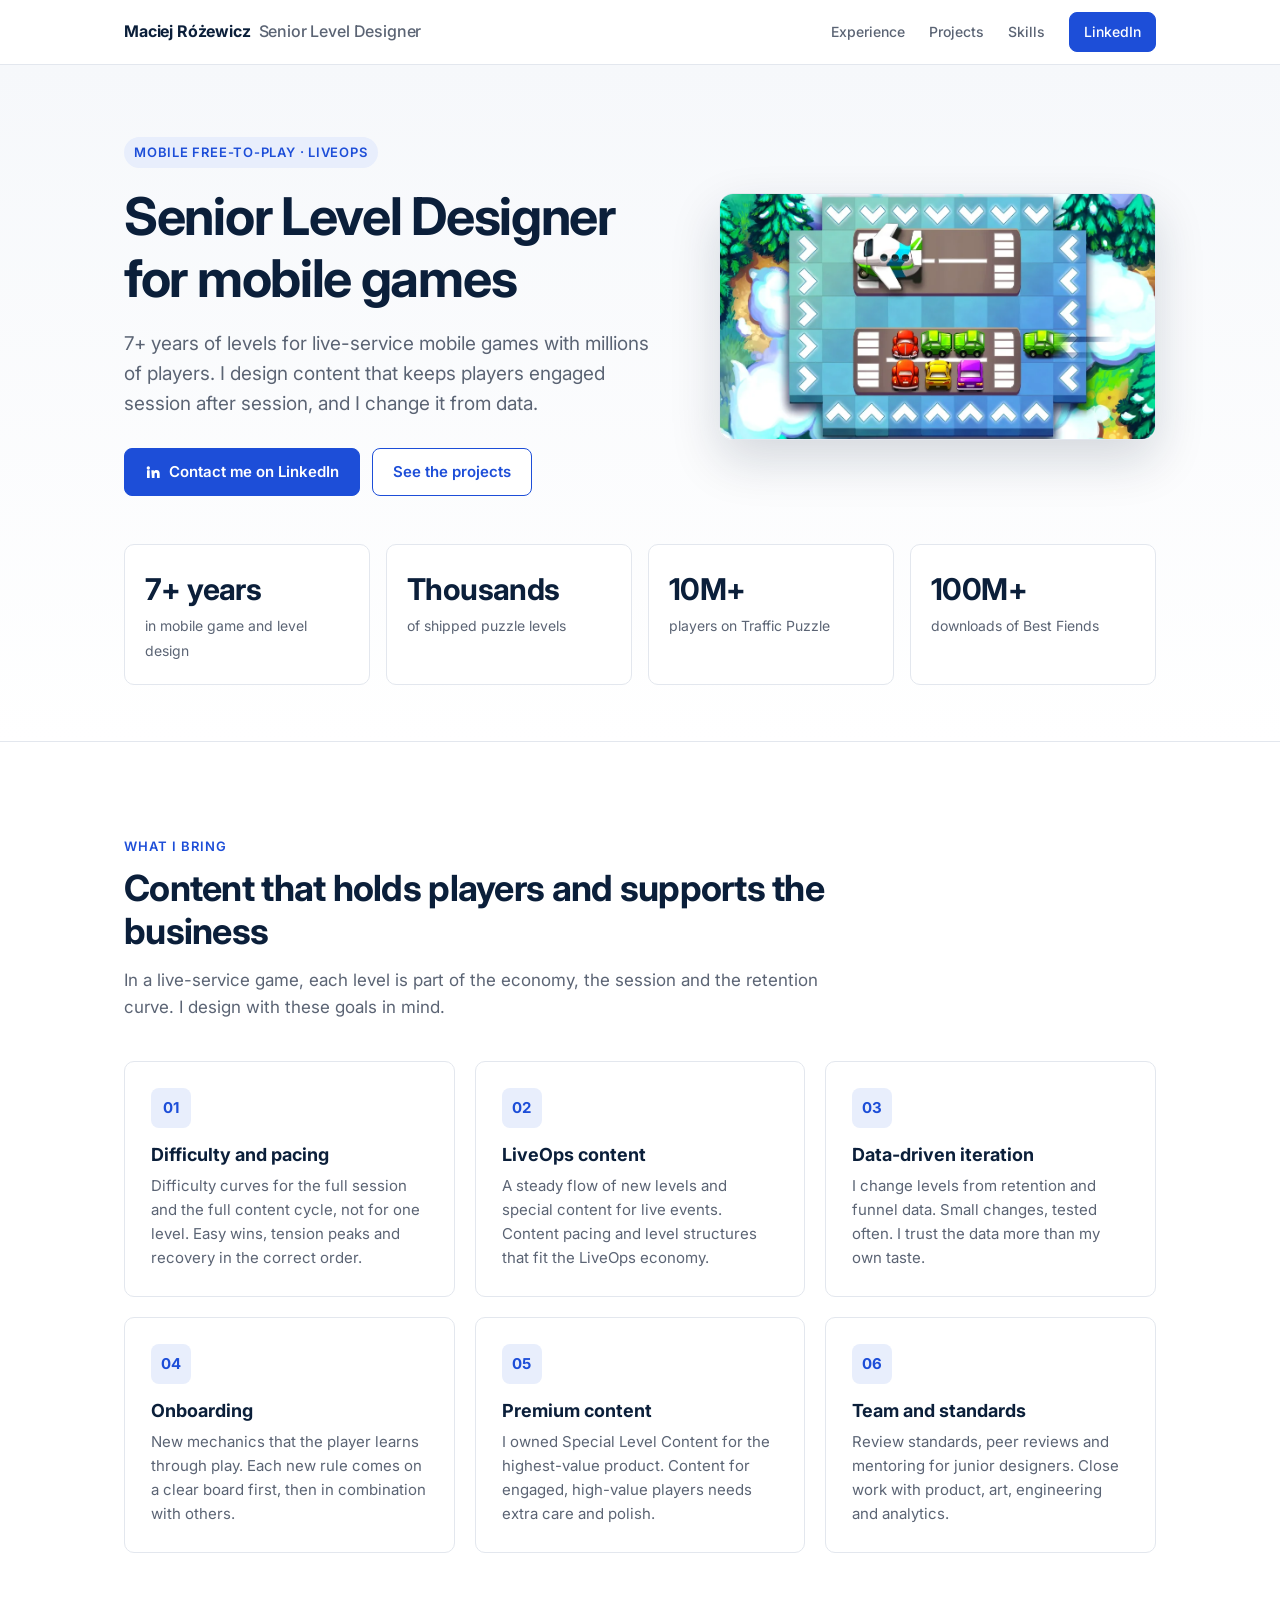
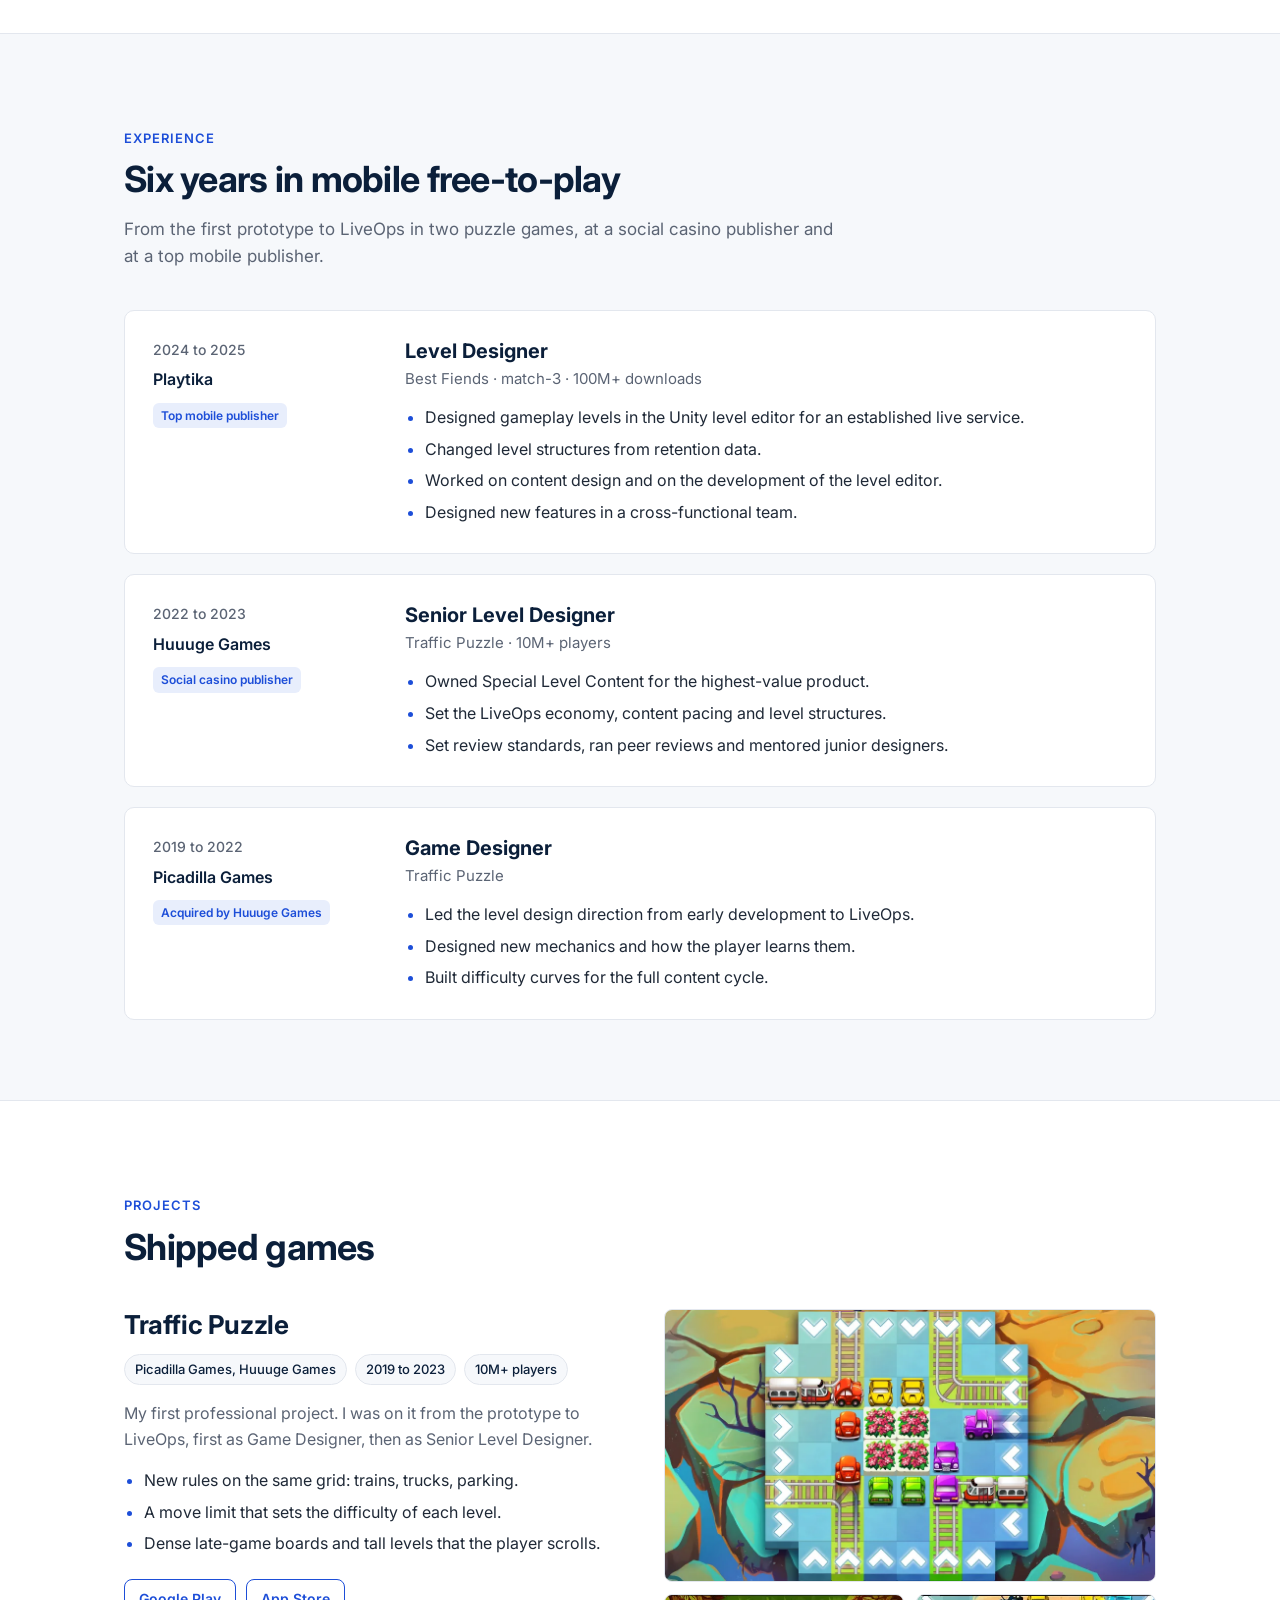
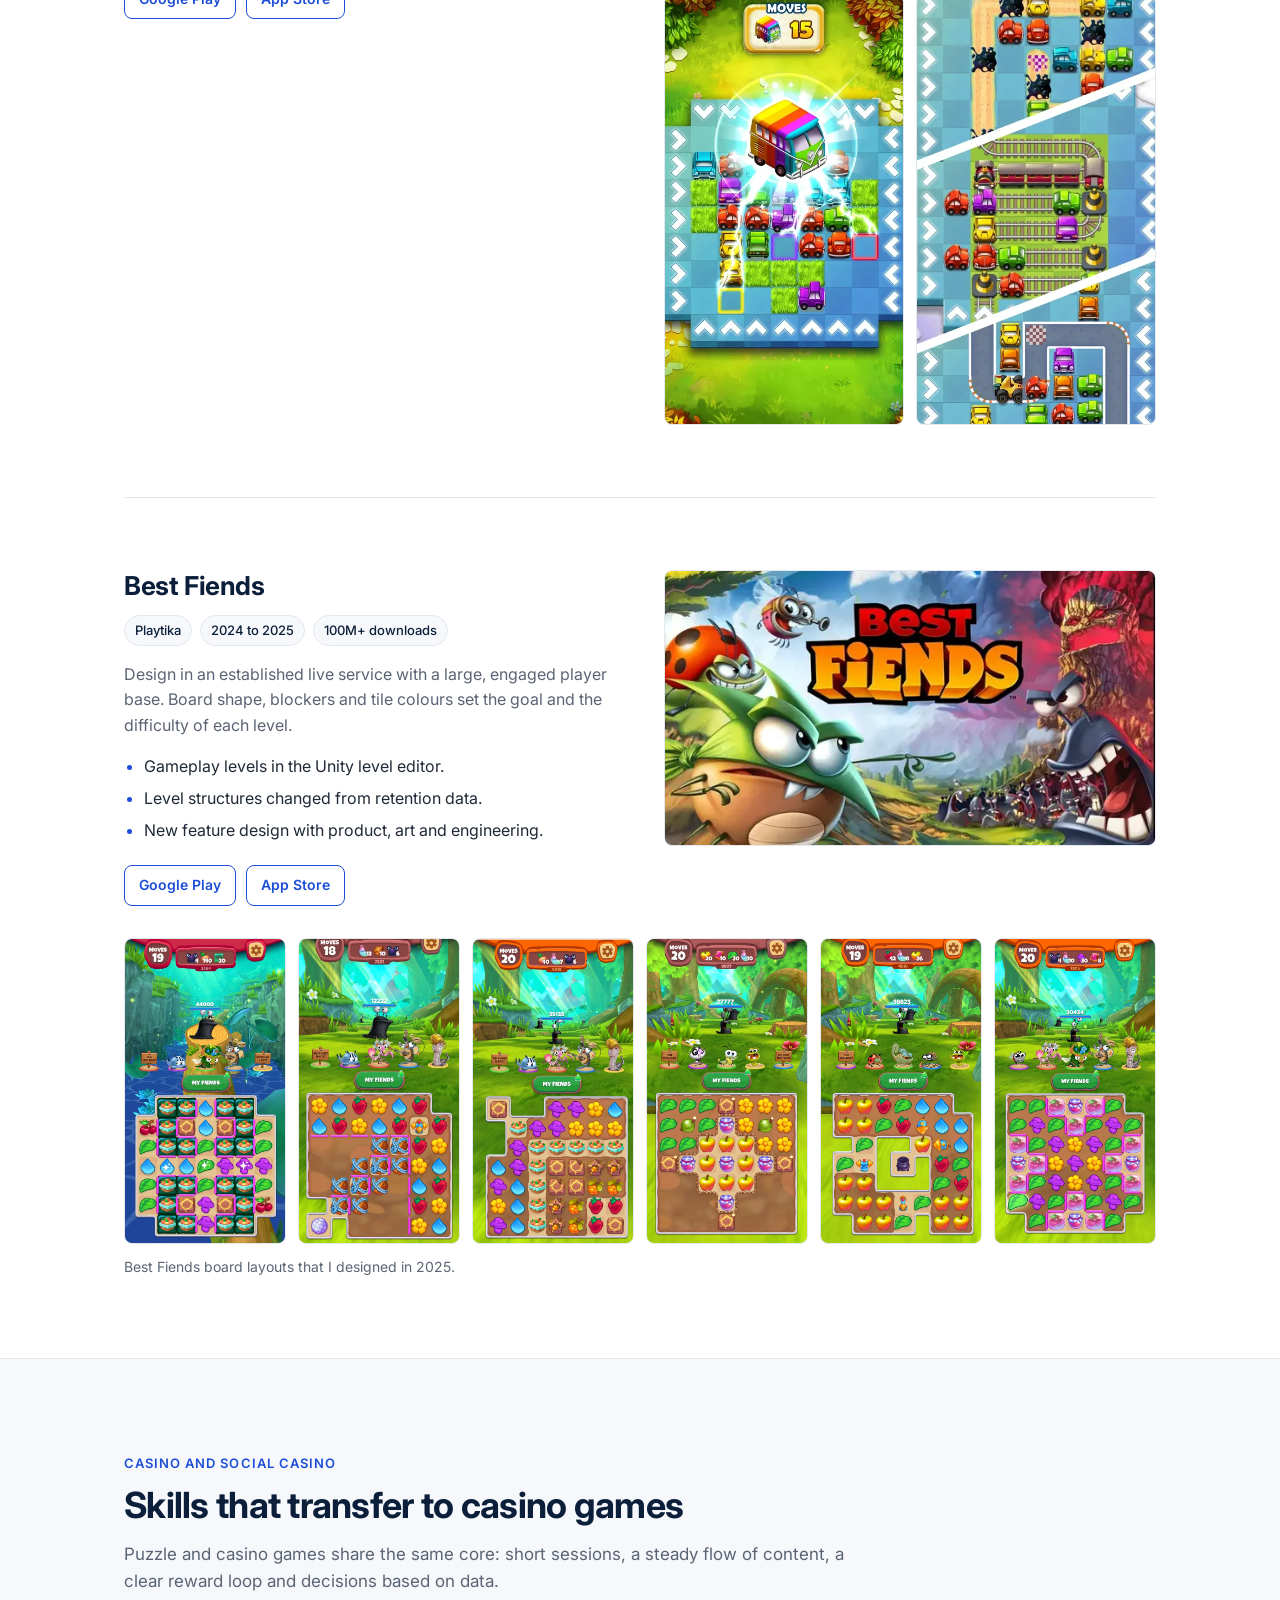
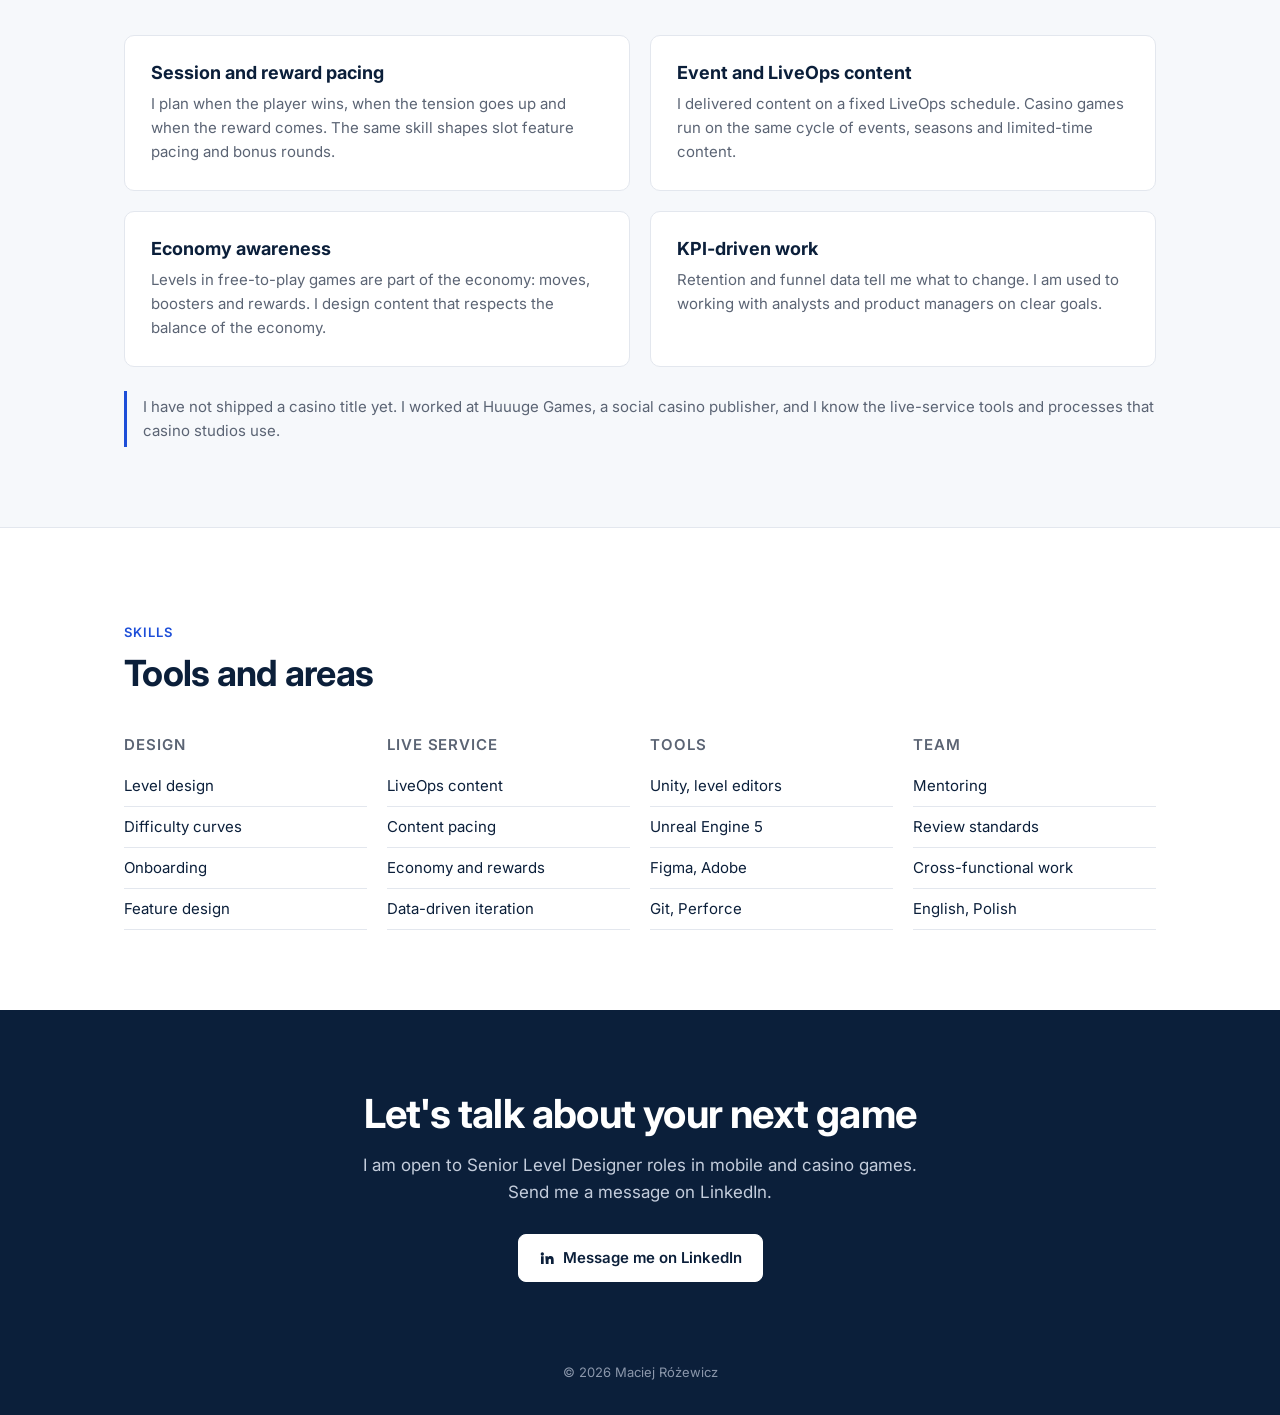
==== ld-mobile-7k2q.html @ c17b6585 "Add unlisted mobile games page" ====
<!DOCTYPE html>
<html lang="en">
<head>
  <meta charset="utf-8">
  <meta name="viewport" content="width=device-width, initial-scale=1">
  <meta name="robots" content="noindex, nofollow, noarchive">
  <meta name="referrer" content="no-referrer">
  <title>Maciej Różewicz | Senior Level Designer, Mobile Games</title>
  <meta name="description" content="Senior Level Designer with 7+ years in mobile free-to-play games: LiveOps content, difficulty curves and data-driven level design.">
  <link rel="preconnect" href="https://fonts.googleapis.com">
  <link rel="preconnect" href="https://fonts.gstatic.com" crossorigin>
  <link href="https://fonts.googleapis.com/css2?family=Inter:wght@400;500;600;700&display=swap" rel="stylesheet">
  <style>
    :root {
      --navy: #0b1f3a;
      --accent: #1d4ed8;
      --accent-soft: #e8eefc;
      --text: #1f2937;
      --muted: #5b6474;
      --line: #e3e7ee;
      --bg-alt: #f6f8fb;
      --radius: 10px;
      --col: 1080px;
    }
    *, *::before, *::after { box-sizing: border-box; }
    html { scroll-behavior: smooth; }
    body { margin: 0; font: 400 16px/1.6 "Inter", system-ui, -apple-system, "Segoe UI", sans-serif; color: var(--text); background: #fff; -webkit-font-smoothing: antialiased; }
    img { display: block; max-width: 100%; height: auto; }
    a { color: var(--accent); }
    h1, h2, h3 { color: var(--navy); line-height: 1.2; margin: 0; }
    p { margin: 0; }
    .wrap { max-width: var(--col); margin: 0 auto; padding: 0 24px; }

    /* Top bar */
    .topbar { position: sticky; top: 0; z-index: 10; background: rgba(255,255,255,.94); backdrop-filter: blur(8px); border-bottom: 1px solid var(--line); }
    .topbar .wrap { display: flex; align-items: center; justify-content: space-between; gap: 16px; height: 64px; }
    .brand { font-weight: 700; color: var(--navy); letter-spacing: -.01em; }
    .brand span { font-weight: 500; color: var(--muted); margin-left: 8px; }
    .topnav { display: flex; gap: 24px; align-items: center; }
    .topnav a { color: var(--muted); text-decoration: none; font-size: 14px; font-weight: 500; }
    .topnav a:hover { color: var(--navy); }
    .topnav a.btn, .topnav a.btn:hover { color: #fff; }

    .btn { display: inline-flex; align-items: center; gap: 8px; padding: 11px 20px; border-radius: 8px; font-weight: 600; font-size: 15px; text-decoration: none; border: 1px solid var(--accent); transition: background .15s, color .15s; }
    .btn-primary { background: var(--accent); color: #fff; }
    .btn-primary:hover { background: #1a43bd; }
    .btn-ghost { background: #fff; color: var(--accent); }
    .btn-ghost:hover { background: var(--accent-soft); }
    .btn-sm { padding: 8px 14px; font-size: 14px; }
    .btn svg { width: 16px; height: 16px; fill: currentColor; }

    /* Hero */
    .hero { padding: 72px 0 56px; background: linear-gradient(180deg, var(--bg-alt), #fff); border-bottom: 1px solid var(--line); }
    .hero-grid { display: grid; grid-template-columns: 1.25fr 1fr; gap: 48px; align-items: center; }
    .kicker { display: inline-block; font-size: 13px; font-weight: 600; letter-spacing: .06em; text-transform: uppercase; color: var(--accent); background: var(--accent-soft); padding: 5px 10px; border-radius: 999px; }
    .hero h1 { font-size: clamp(34px, 5vw, 52px); font-weight: 700; letter-spacing: -.025em; margin-top: 18px; }
    .hero .lead { font-size: 19px; color: var(--muted); margin-top: 18px; max-width: 560px; }
    .hero .actions { display: flex; gap: 12px; flex-wrap: wrap; margin-top: 28px; }
    .hero-media { border-radius: 14px; overflow: hidden; box-shadow: 0 20px 50px rgba(11,31,58,.16); border: 1px solid var(--line); }

    /* Metrics */
    .metrics { display: grid; grid-template-columns: repeat(4, 1fr); gap: 16px; margin-top: 48px; }
    .metric { background: #fff; border: 1px solid var(--line); border-radius: var(--radius); padding: 20px; }
    .metric b { display: block; font-size: 30px; font-weight: 700; color: var(--navy); letter-spacing: -.02em; }
    .metric span { font-size: 14px; color: var(--muted); }

    /* Sections */
    section { padding: 80px 0; }
    section.alt { background: var(--bg-alt); border-top: 1px solid var(--line); border-bottom: 1px solid var(--line); }
    .sec-head { max-width: 720px; margin-bottom: 40px; }
    .sec-head .label { font-size: 13px; font-weight: 600; letter-spacing: .08em; text-transform: uppercase; color: var(--accent); }
    .sec-head h2 { font-size: clamp(26px, 3.4vw, 36px); font-weight: 700; letter-spacing: -.02em; margin-top: 10px; }
    .sec-head p { color: var(--muted); font-size: 17px; margin-top: 14px; }

    /* Cards */
    .cards { display: grid; grid-template-columns: repeat(3, 1fr); gap: 20px; }
    .card { background: #fff; border: 1px solid var(--line); border-radius: var(--radius); padding: 26px; }
    .card .ico { width: 40px; height: 40px; border-radius: 8px; background: var(--accent-soft); color: var(--accent); display: grid; place-items: center; font-weight: 700; font-size: 15px; }
    .card h3 { font-size: 18px; margin-top: 16px; }
    .card p { color: var(--muted); font-size: 15px; margin-top: 8px; }

    /* Experience */
    .jobs { display: grid; gap: 20px; }
    .job { display: grid; grid-template-columns: 220px 1fr; gap: 32px; background: #fff; border: 1px solid var(--line); border-radius: var(--radius); padding: 28px; }
    .job .when { font-size: 14px; color: var(--muted); font-weight: 500; }
    .job .co { font-weight: 600; color: var(--navy); margin-top: 6px; }
    .job .tag { display: inline-block; margin-top: 10px; font-size: 12px; font-weight: 600; color: var(--accent); background: var(--accent-soft); padding: 3px 8px; border-radius: 6px; }
    .job h3 { font-size: 20px; }
    .job .game { color: var(--muted); font-size: 15px; margin-top: 4px; }
    .job ul { margin: 14px 0 0; padding-left: 20px; }
    .job li { margin-top: 6px; }
    .job li::marker { color: var(--accent); }

    /* Projects */
    .project { display: grid; grid-template-columns: 1fr 1fr; gap: 48px; align-items: start; }
    .project + .project { margin-top: 72px; padding-top: 72px; border-top: 1px solid var(--line); }
    .project h3 { font-size: 26px; letter-spacing: -.015em; }
    .project .meta { display: flex; flex-wrap: wrap; gap: 8px; margin-top: 14px; }
    .chip { font-size: 13px; font-weight: 500; color: var(--navy); background: var(--bg-alt); border: 1px solid var(--line); padding: 4px 10px; border-radius: 999px; }
    .project p { color: var(--muted); margin-top: 16px; }
    .project ul { margin: 16px 0 0; padding-left: 20px; }
    .project li { margin-top: 6px; }
    .project li::marker { color: var(--accent); }
    .stores { display: flex; gap: 10px; flex-wrap: wrap; margin-top: 22px; }
    .shots { display: grid; grid-template-columns: repeat(2, 1fr); gap: 12px; }
    .shots figure, .levels figure { margin: 0; border-radius: 8px; overflow: hidden; border: 1px solid var(--line); background: var(--bg-alt); cursor: zoom-in; }
    .shots .wide { grid-column: span 2; }
    .shots img, .levels img { width: 100%; height: 100%; object-fit: cover; transition: transform .25s; }
    .shots figure:hover img, .levels figure:hover img { transform: scale(1.03); }
    .levels { display: grid; grid-template-columns: repeat(6, 1fr); gap: 12px; margin-top: 32px; }
    .levels figure { aspect-ratio: 9 / 17; }
    .levels-note { font-size: 14px; color: var(--muted); margin-top: 12px; }

    /* Fit */
    .fit { display: grid; grid-template-columns: repeat(2, 1fr); gap: 20px; }
    .fit .card h3 { margin-top: 0; }
    .note { margin-top: 24px; font-size: 15px; color: var(--muted); border-left: 3px solid var(--accent); padding: 4px 0 4px 16px; }

    /* Skills */
    .skills { display: grid; grid-template-columns: repeat(4, 1fr); gap: 20px; }
    .skills h3 { font-size: 15px; text-transform: uppercase; letter-spacing: .06em; color: var(--muted); font-weight: 600; }
    .skills ul { list-style: none; margin: 12px 0 0; padding: 0; }
    .skills li { padding: 8px 0; border-bottom: 1px solid var(--line); font-size: 15px; color: var(--navy); }

    /* Contact */
    .contact { text-align: center; background: var(--navy); color: #fff; }
    .contact h2 { color: #fff; font-size: clamp(28px, 4vw, 40px); letter-spacing: -.02em; }
    .contact p { color: #c4cddc; margin: 14px auto 0; max-width: 560px; font-size: 17px; }
    .contact .btn { margin-top: 28px; background: #fff; color: var(--navy); border-color: #fff; }
    .contact .btn:hover { background: var(--accent-soft); }
    footer { background: var(--navy); color: #8b97ab; font-size: 13px; text-align: center; padding: 0 0 32px; }

    /* Lightbox */
    .lb { position: fixed; inset: 0; z-index: 50; background: rgba(11,31,58,.9); display: none; align-items: center; justify-content: center; padding: 24px; cursor: zoom-out; }
    .lb.open { display: flex; }
    .lb img { max-width: 100%; max-height: 100%; border-radius: 8px; box-shadow: 0 20px 60px rgba(0,0,0,.4); }

    @media (max-width: 900px) {
      .hero-grid, .project, .job { grid-template-columns: 1fr; gap: 24px; }
      .metrics, .skills { grid-template-columns: repeat(2, 1fr); }
      .cards, .fit { grid-template-columns: 1fr; }
      .levels { grid-template-columns: repeat(3, 1fr); }
      .topnav a:not(.btn) { display: none; }
      section { padding: 56px 0; }
      .hero { padding: 48px 0 40px; }
    }
    @media (max-width: 480px) {
      .brand span { display: none; }
      .metric b { font-size: 24px; }
    }
  </style>
</head>
<body>

<header class="topbar">
  <div class="wrap">
    <div class="brand">Maciej Różewicz<span>Senior Level Designer</span></div>
    <nav class="topnav" aria-label="Page">
      <a href="#experience">Experience</a>
      <a href="#projects">Projects</a>
      <a href="#skills">Skills</a>
      <a class="btn btn-primary btn-sm" href="https://www.linkedin.com/in/maciej-r%C3%B3%C5%BCewicz-6a57a228a/" target="_blank" rel="noopener">LinkedIn</a>
    </nav>
  </div>
</header>

<main>
  <section class="hero">
    <div class="wrap">
      <div class="hero-grid">
        <div>
          <span class="kicker">Mobile free-to-play &middot; LiveOps</span>
          <h1>Senior Level Designer for mobile games</h1>
          <p class="lead">7+ years of levels for live-service mobile games with millions of players. I design content that keeps players engaged session after session, and I change it from data.</p>
          <div class="actions">
            <a class="btn btn-primary" href="https://www.linkedin.com/in/maciej-r%C3%B3%C5%BCewicz-6a57a228a/" target="_blank" rel="noopener">
              <svg viewBox="0 0 24 24" aria-hidden="true"><path d="M4.98 3.5a2.5 2.5 0 1 1 0 5 2.5 2.5 0 0 1 0-5zM3 9.5h4V21H3zM9.5 9.5h3.8v1.6h.1c.5-1 1.8-2 3.8-2 4 0 4.8 2.6 4.8 6V21h-4v-5.2c0-1.2 0-2.8-1.7-2.8s-2 1.3-2 2.7V21h-4z"/></svg>
              Contact me on LinkedIn
            </a>
            <a class="btn btn-ghost" href="#projects">See the projects</a>
          </div>
        </div>
        <div class="hero-media">
          <img src="assets/img/projects/puzzle-games/tp-01.webp" alt="Traffic Puzzle level with a plane and rows of coloured cars" width="997" height="560">
        </div>
      </div>

      <div class="metrics">
        <div class="metric"><b>7+ years</b><span>in mobile game and level design</span></div>
        <div class="metric"><b>Thousands</b><span>of shipped puzzle levels</span></div>
        <div class="metric"><b>10M+</b><span>players on Traffic Puzzle</span></div>
        <div class="metric"><b>100M+</b><span>downloads of Best Fiends</span></div>
      </div>
    </div>
  </section>

  <section id="value">
    <div class="wrap">
      <div class="sec-head">
        <p class="label">What I bring</p>
        <h2>Content that holds players and supports the business</h2>
        <p>In a live-service game, each level is part of the economy, the session and the retention curve. I design with these goals in mind.</p>
      </div>
      <div class="cards">
        <div class="card">
          <div class="ico">01</div>
          <h3>Difficulty and pacing</h3>
          <p>Difficulty curves for the full session and the full content cycle, not for one level. Easy wins, tension peaks and recovery in the correct order.</p>
        </div>
        <div class="card">
          <div class="ico">02</div>
          <h3>LiveOps content</h3>
          <p>A steady flow of new levels and special content for live events. Content pacing and level structures that fit the LiveOps economy.</p>
        </div>
        <div class="card">
          <div class="ico">03</div>
          <h3>Data-driven iteration</h3>
          <p>I change levels from retention and funnel data. Small changes, tested often. I trust the data more than my own taste.</p>
        </div>
        <div class="card">
          <div class="ico">04</div>
          <h3>Onboarding</h3>
          <p>New mechanics that the player learns through play. Each new rule comes on a clear board first, then in combination with others.</p>
        </div>
        <div class="card">
          <div class="ico">05</div>
          <h3>Premium content</h3>
          <p>I owned Special Level Content for the highest-value product. Content for engaged, high-value players needs extra care and polish.</p>
        </div>
        <div class="card">
          <div class="ico">06</div>
          <h3>Team and standards</h3>
          <p>Review standards, peer reviews and mentoring for junior designers. Close work with product, art, engineering and analytics.</p>
        </div>
      </div>
    </div>
  </section>

  <section class="alt" id="experience">
    <div class="wrap">
      <div class="sec-head">
        <p class="label">Experience</p>
        <h2>Six years in mobile free-to-play</h2>
        <p>From the first prototype to LiveOps in two puzzle games, at a social casino publisher and at a top mobile publisher.</p>
      </div>
      <div class="jobs">
        <article class="job">
          <div>
            <p class="when">2024 to 2025</p>
            <p class="co">Playtika</p>
            <span class="tag">Top mobile publisher</span>
          </div>
          <div>
            <h3>Level Designer</h3>
            <p class="game">Best Fiends &middot; match-3 &middot; 100M+ downloads</p>
            <ul>
              <li>Designed gameplay levels in the Unity level editor for an established live service.</li>
              <li>Changed level structures from retention data.</li>
              <li>Worked on content design and on the development of the level editor.</li>
              <li>Designed new features in a cross-functional team.</li>
            </ul>
          </div>
        </article>
        <article class="job">
          <div>
            <p class="when">2022 to 2023</p>
            <p class="co">Huuuge Games</p>
            <span class="tag">Social casino publisher</span>
          </div>
          <div>
            <h3>Senior Level Designer</h3>
            <p class="game">Traffic Puzzle &middot; 10M+ players</p>
            <ul>
              <li>Owned Special Level Content for the highest-value product.</li>
              <li>Set the LiveOps economy, content pacing and level structures.</li>
              <li>Set review standards, ran peer reviews and mentored junior designers.</li>
            </ul>
          </div>
        </article>
        <article class="job">
          <div>
            <p class="when">2019 to 2022</p>
            <p class="co">Picadilla Games</p>
            <span class="tag">Acquired by Huuuge Games</span>
          </div>
          <div>
            <h3>Game Designer</h3>
            <p class="game">Traffic Puzzle</p>
            <ul>
              <li>Led the level design direction from early development to LiveOps.</li>
              <li>Designed new mechanics and how the player learns them.</li>
              <li>Built difficulty curves for the full content cycle.</li>
            </ul>
          </div>
        </article>
      </div>
    </div>
  </section>

  <section id="projects">
    <div class="wrap">
      <div class="sec-head">
        <p class="label">Projects</p>
        <h2>Shipped games</h2>
      </div>

      <div class="project">
        <div>
          <h3>Traffic Puzzle</h3>
          <div class="meta">
            <span class="chip">Picadilla Games, Huuuge Games</span>
            <span class="chip">2019 to 2023</span>
            <span class="chip">10M+ players</span>
          </div>
          <p>My first professional project. I was on it from the prototype to LiveOps, first as Game Designer, then as Senior Level Designer.</p>
          <ul>
            <li>New rules on the same grid: trains, trucks, parking.</li>
            <li>A move limit that sets the difficulty of each level.</li>
            <li>Dense late-game boards and tall levels that the player scrolls.</li>
          </ul>
          <div class="stores">
            <a class="btn btn-ghost btn-sm" href="https://play.google.com/store/apps/details?id=com.picadilla.beepbeepvroom" target="_blank" rel="noopener">Google Play</a>
            <a class="btn btn-ghost btn-sm" href="https://apps.apple.com/us/app/traffic-puzzle-car-jam-escape/id1471999779" target="_blank" rel="noopener">App Store</a>
          </div>
        </div>
        <div class="shots">
          <figure class="wide"><img src="assets/img/projects/puzzle-games/tp-02.webp" alt="Traffic Puzzle level with a train track and rows of cars" loading="lazy" data-zoom></figure>
          <figure><img src="assets/img/projects/puzzle-games/tp-04.webp" alt="Traffic Puzzle level with a colourful bus and moves counter" loading="lazy" data-zoom></figure>
          <figure><img src="assets/img/projects/puzzle-games/tp-06.webp" alt="Tall Traffic Puzzle level with roads and cars" loading="lazy" data-zoom></figure>
        </div>
      </div>

      <div class="project">
        <div>
          <h3>Best Fiends</h3>
          <div class="meta">
            <span class="chip">Playtika</span>
            <span class="chip">2024 to 2025</span>
            <span class="chip">100M+ downloads</span>
          </div>
          <p>Design in an established live service with a large, engaged player base. Board shape, blockers and tile colours set the goal and the difficulty of each level.</p>
          <ul>
            <li>Gameplay levels in the Unity level editor.</li>
            <li>Level structures changed from retention data.</li>
            <li>New feature design with product, art and engineering.</li>
          </ul>
          <div class="stores">
            <a class="btn btn-ghost btn-sm" href="https://play.google.com/store/apps/details?id=com.Seriously.BestFiends" target="_blank" rel="noopener">Google Play</a>
            <a class="btn btn-ghost btn-sm" href="https://apps.apple.com/us/app/best-fiends-match-3-puzzles/id868013618" target="_blank" rel="noopener">App Store</a>
          </div>
        </div>
        <div class="shots">
          <figure class="wide"><img src="assets/img/projects/puzzle-games/bf-01.webp" alt="Best Fiends key art" loading="lazy" data-zoom></figure>
        </div>
      </div>

      <div class="levels">
        <figure><img src="assets/img/projects/puzzle-games/bf-levels/02.webp" alt="Best Fiends level layout" loading="lazy" data-zoom></figure>
        <figure><img src="assets/img/projects/puzzle-games/bf-levels/05.webp" alt="Best Fiends level layout" loading="lazy" data-zoom></figure>
        <figure><img src="assets/img/projects/puzzle-games/bf-levels/08.webp" alt="Best Fiends level layout" loading="lazy" data-zoom></figure>
        <figure><img src="assets/img/projects/puzzle-games/bf-levels/11.webp" alt="Best Fiends level layout" loading="lazy" data-zoom></figure>
        <figure><img src="assets/img/projects/puzzle-games/bf-levels/14.webp" alt="Best Fiends level layout" loading="lazy" data-zoom></figure>
        <figure><img src="assets/img/projects/puzzle-games/bf-levels/17.webp" alt="Best Fiends level layout" loading="lazy" data-zoom></figure>
      </div>
      <p class="levels-note">Best Fiends board layouts that I designed in 2025.</p>
    </div>
  </section>

  <section class="alt" id="fit">
    <div class="wrap">
      <div class="sec-head">
        <p class="label">Casino and social casino</p>
        <h2>Skills that transfer to casino games</h2>
        <p>Puzzle and casino games share the same core: short sessions, a steady flow of content, a clear reward loop and decisions based on data.</p>
      </div>
      <div class="fit">
        <div class="card">
          <h3>Session and reward pacing</h3>
          <p>I plan when the player wins, when the tension goes up and when the reward comes. The same skill shapes slot feature pacing and bonus rounds.</p>
        </div>
        <div class="card">
          <h3>Event and LiveOps content</h3>
          <p>I delivered content on a fixed LiveOps schedule. Casino games run on the same cycle of events, seasons and limited-time content.</p>
        </div>
        <div class="card">
          <h3>Economy awareness</h3>
          <p>Levels in free-to-play games are part of the economy: moves, boosters and rewards. I design content that respects the balance of the economy.</p>
        </div>
        <div class="card">
          <h3>KPI-driven work</h3>
          <p>Retention and funnel data tell me what to change. I am used to working with analysts and product managers on clear goals.</p>
        </div>
      </div>
      <p class="note">I have not shipped a casino title yet. I worked at Huuuge Games, a social casino publisher, and I know the live-service tools and processes that casino studios use.</p>
    </div>
  </section>

  <section id="skills">
    <div class="wrap">
      <div class="sec-head">
        <p class="label">Skills</p>
        <h2>Tools and areas</h2>
      </div>
      <div class="skills">
        <div>
          <h3>Design</h3>
          <ul>
            <li>Level design</li>
            <li>Difficulty curves</li>
            <li>Onboarding</li>
            <li>Feature design</li>
          </ul>
        </div>
        <div>
          <h3>Live service</h3>
          <ul>
            <li>LiveOps content</li>
            <li>Content pacing</li>
            <li>Economy and rewards</li>
            <li>Data-driven iteration</li>
          </ul>
        </div>
        <div>
          <h3>Tools</h3>
          <ul>
            <li>Unity, level editors</li>
            <li>Unreal Engine 5</li>
            <li>Figma, Adobe</li>
            <li>Git, Perforce</li>
          </ul>
        </div>
        <div>
          <h3>Team</h3>
          <ul>
            <li>Mentoring</li>
            <li>Review standards</li>
            <li>Cross-functional work</li>
            <li>English, Polish</li>
          </ul>
        </div>
      </div>
    </div>
  </section>

  <section class="contact" id="contact">
    <div class="wrap">
      <h2>Let's talk about your next game</h2>
      <p>I am open to Senior Level Designer roles in mobile and casino games. Send me a message on LinkedIn.</p>
      <a class="btn" href="https://www.linkedin.com/in/maciej-r%C3%B3%C5%BCewicz-6a57a228a/" target="_blank" rel="noopener">
        <svg viewBox="0 0 24 24" aria-hidden="true"><path d="M4.98 3.5a2.5 2.5 0 1 1 0 5 2.5 2.5 0 0 1 0-5zM3 9.5h4V21H3zM9.5 9.5h3.8v1.6h.1c.5-1 1.8-2 3.8-2 4 0 4.8 2.6 4.8 6V21h-4v-5.2c0-1.2 0-2.8-1.7-2.8s-2 1.3-2 2.7V21h-4z"/></svg>
        Message me on LinkedIn
      </a>
    </div>
  </section>
</main>

<footer>&copy; 2026 Maciej Różewicz</footer>

<div class="lb" aria-hidden="true"><img alt=""></div>
<script>
  (function () {
    var lb = document.querySelector(".lb"), big = lb.querySelector("img");
    document.querySelectorAll("[data-zoom]").forEach(function (img) {
      img.addEventListener("click", function () { big.src = img.currentSrc || img.src; big.alt = img.alt; lb.classList.add("open"); });
    });
    lb.addEventListener("click", function () { lb.classList.remove("open"); });
    document.addEventListener("keydown", function (e) { if (e.key === "Escape") lb.classList.remove("open"); });
  })();
</script>
</body>
</html>
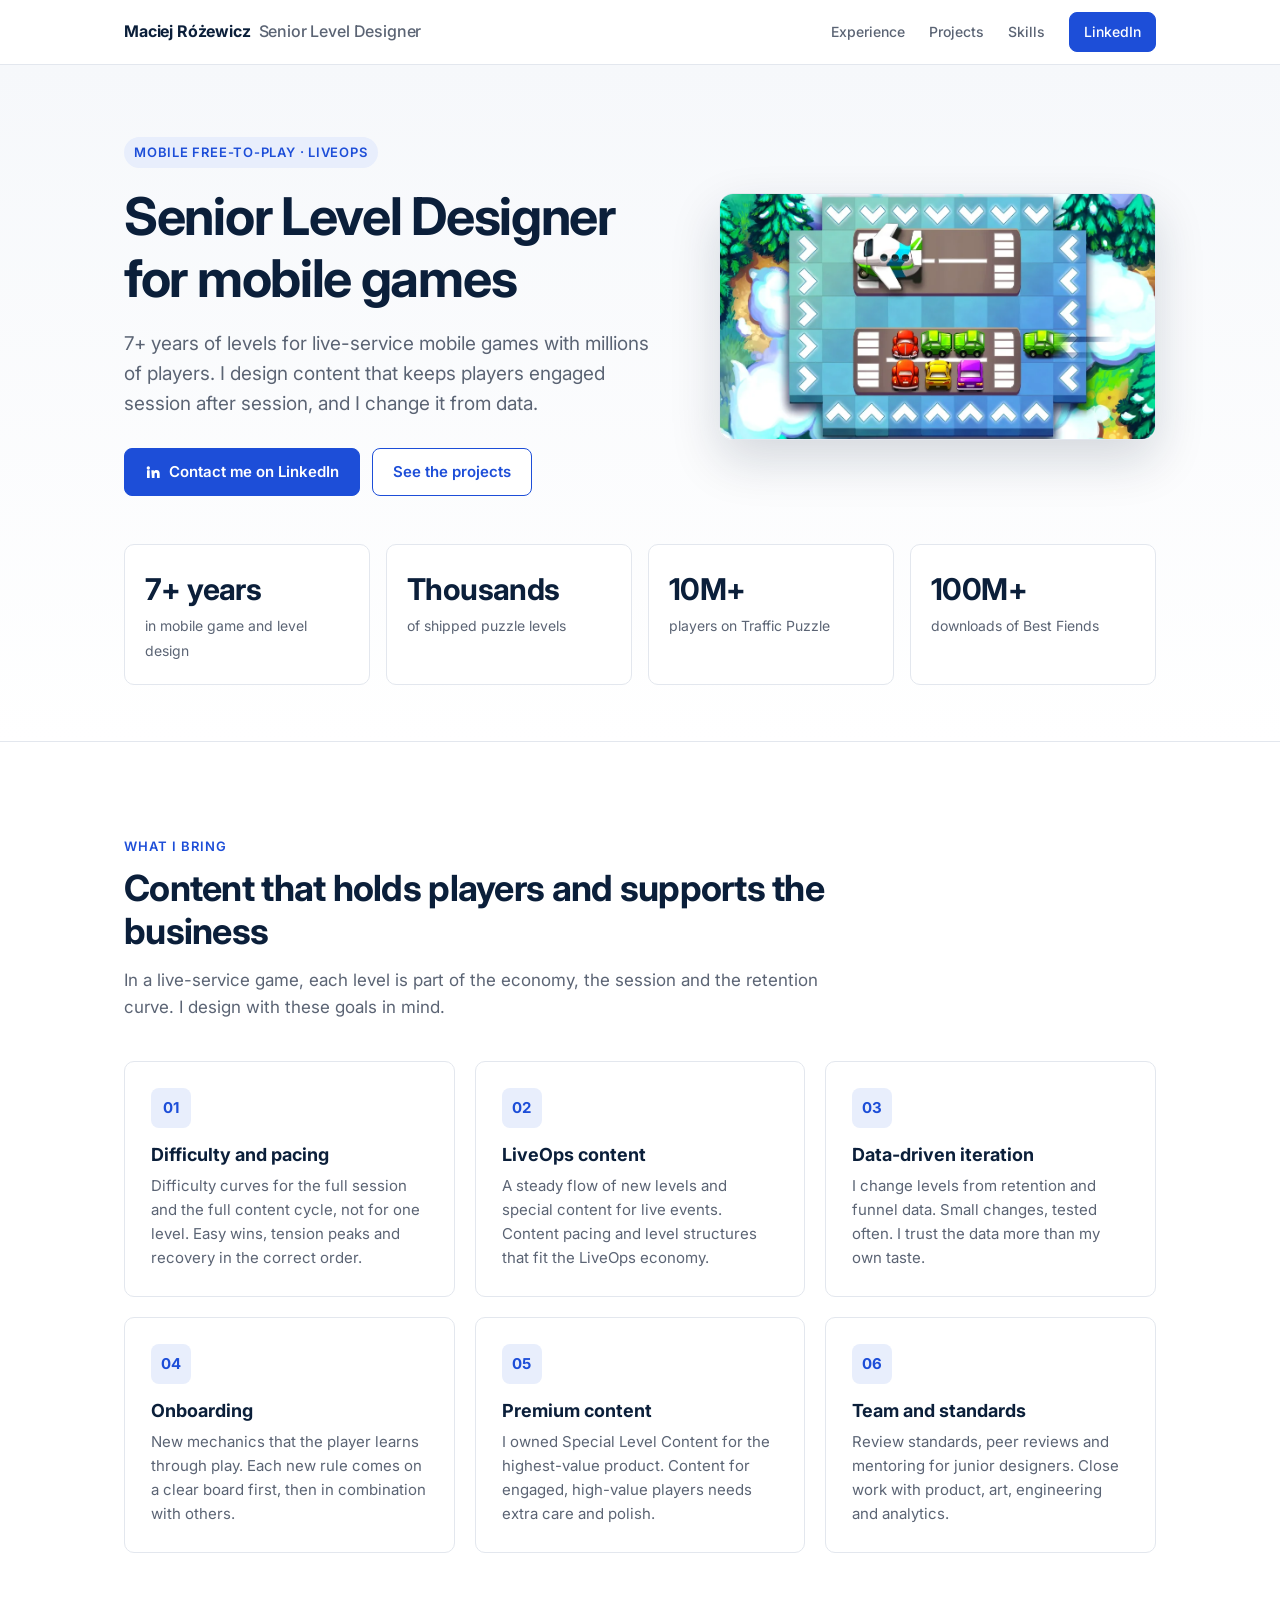
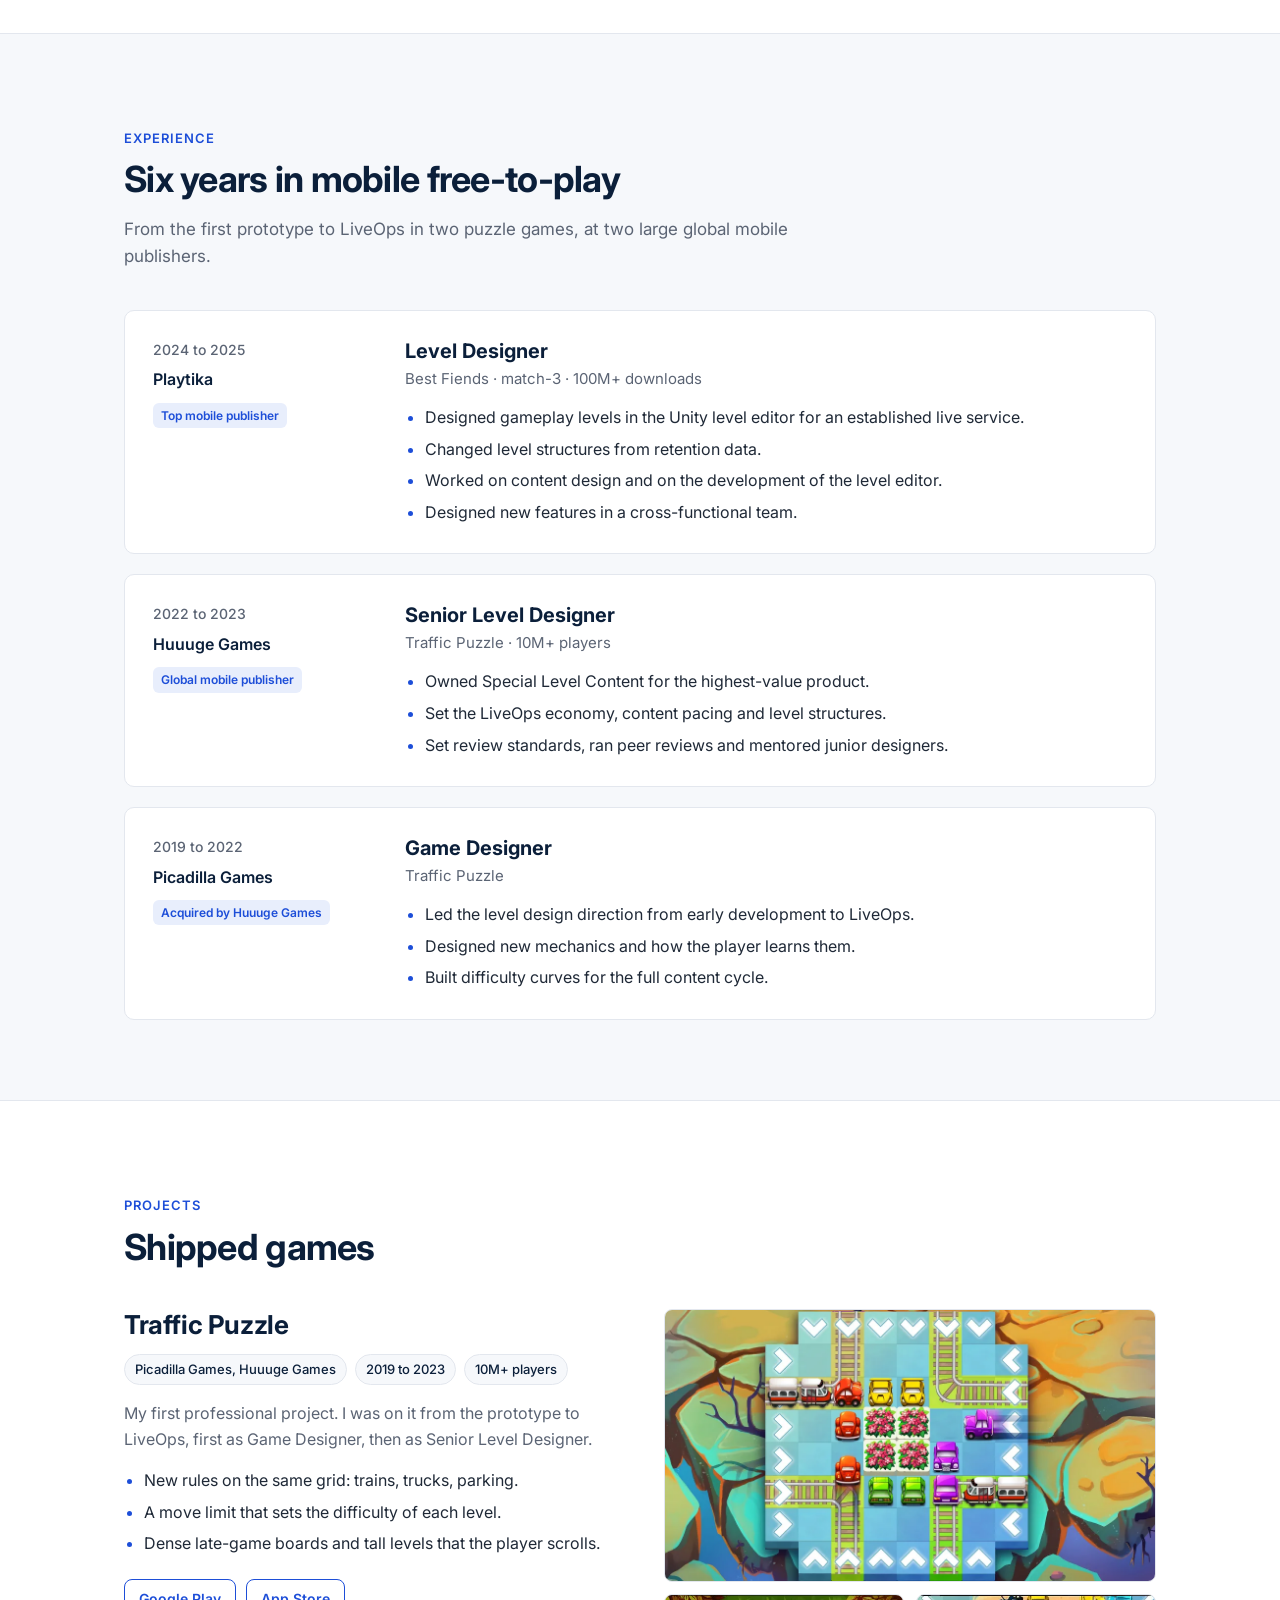
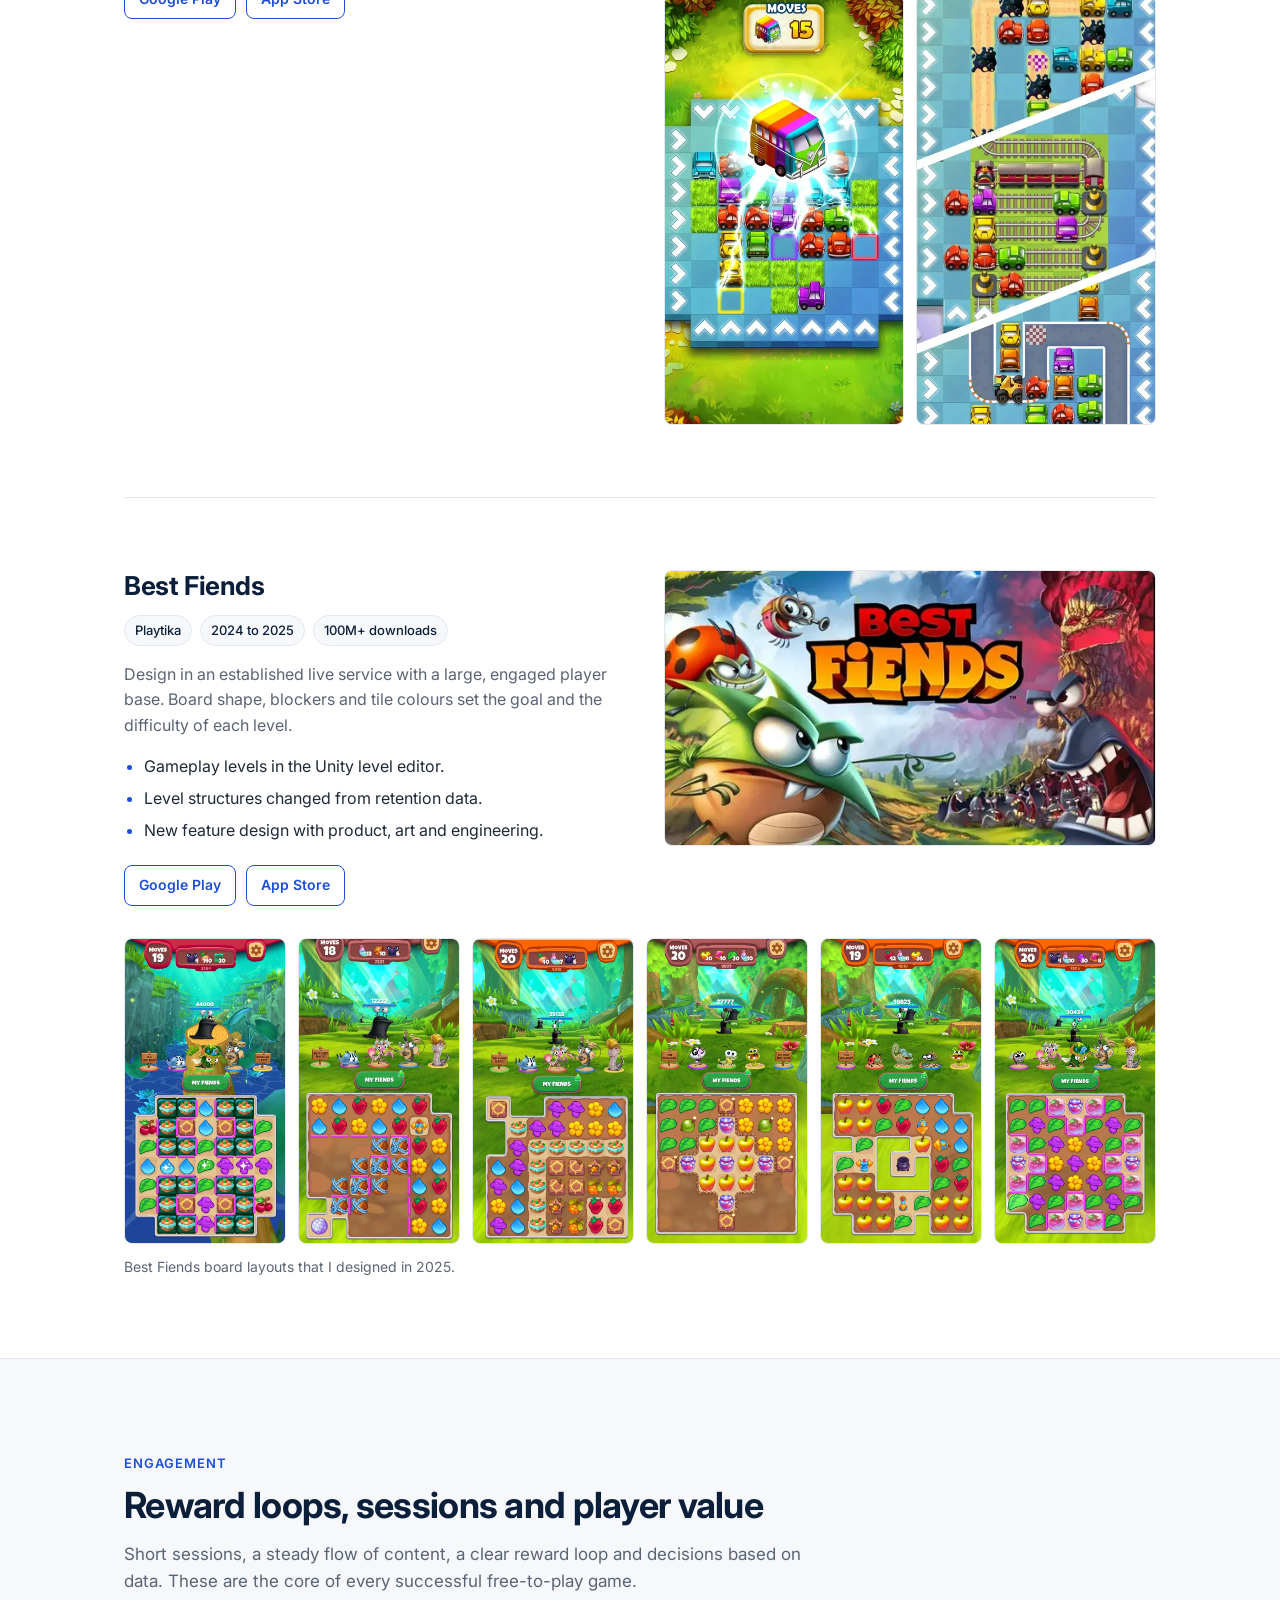
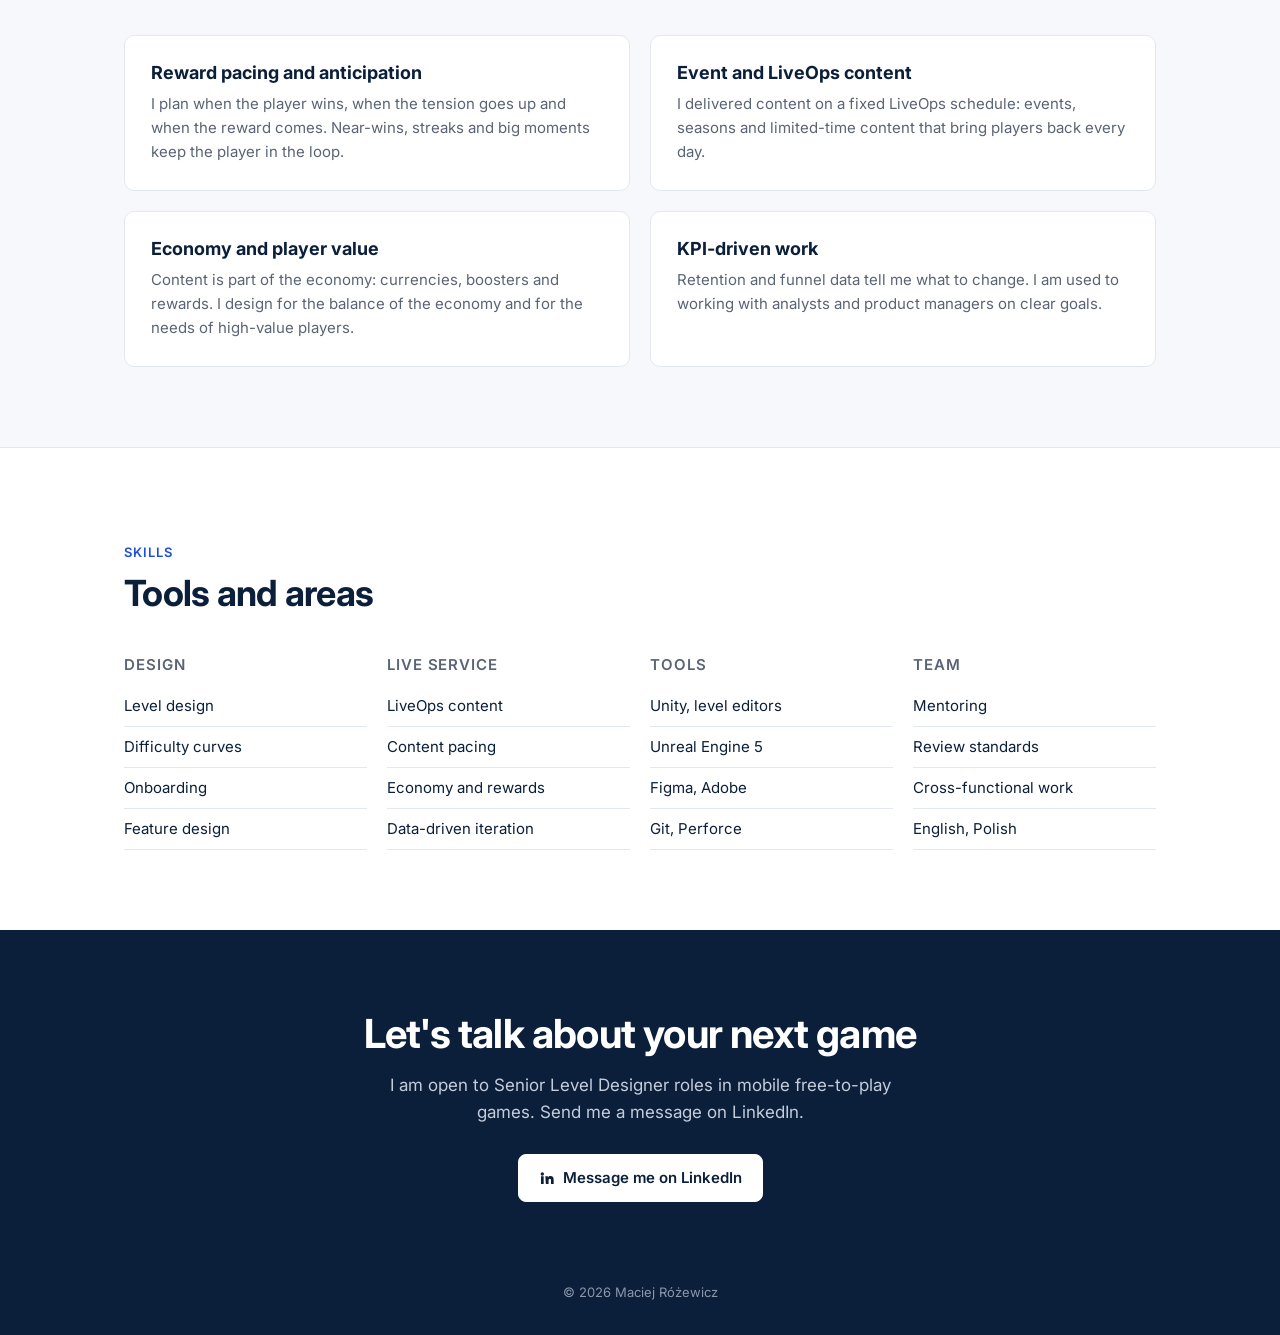
==== commit abc6e1d5: "Mobile page: softer engagement wording" ====
--- a/ld-mobile-7k2q.html
+++ b/ld-mobile-7k2q.html
@@ -241,7 +241,7 @@
       <div class="sec-head">
         <p class="label">Experience</p>
         <h2>Six years in mobile free-to-play</h2>
-        <p>From the first prototype to LiveOps in two puzzle games, at a social casino publisher and at a top mobile publisher.</p>
+        <p>From the first prototype to LiveOps in two puzzle games, at two large global mobile publishers.</p>
       </div>
       <div class="jobs">
         <article class="job">
@@ -265,7 +265,7 @@
           <div>
             <p class="when">2022 to 2023</p>
             <p class="co">Huuuge Games</p>
-            <span class="tag">Social casino publisher</span>
+            <span class="tag">Global mobile publisher</span>
           </div>
           <div>
             <h3>Senior Level Designer</h3>
@@ -369,29 +369,28 @@
   <section class="alt" id="fit">
     <div class="wrap">
       <div class="sec-head">
-        <p class="label">Casino and social casino</p>
-        <h2>Skills that transfer to casino games</h2>
-        <p>Puzzle and casino games share the same core: short sessions, a steady flow of content, a clear reward loop and decisions based on data.</p>
+        <p class="label">Engagement</p>
+        <h2>Reward loops, sessions and player value</h2>
+        <p>Short sessions, a steady flow of content, a clear reward loop and decisions based on data. These are the core of every successful free-to-play game.</p>
       </div>
       <div class="fit">
         <div class="card">
-          <h3>Session and reward pacing</h3>
-          <p>I plan when the player wins, when the tension goes up and when the reward comes. The same skill shapes slot feature pacing and bonus rounds.</p>
+          <h3>Reward pacing and anticipation</h3>
+          <p>I plan when the player wins, when the tension goes up and when the reward comes. Near-wins, streaks and big moments keep the player in the loop.</p>
         </div>
         <div class="card">
           <h3>Event and LiveOps content</h3>
-          <p>I delivered content on a fixed LiveOps schedule. Casino games run on the same cycle of events, seasons and limited-time content.</p>
-        </div>
-        <div class="card">
-          <h3>Economy awareness</h3>
-          <p>Levels in free-to-play games are part of the economy: moves, boosters and rewards. I design content that respects the balance of the economy.</p>
+          <p>I delivered content on a fixed LiveOps schedule: events, seasons and limited-time content that bring players back every day.</p>
+        </div>
+        <div class="card">
+          <h3>Economy and player value</h3>
+          <p>Content is part of the economy: currencies, boosters and rewards. I design for the balance of the economy and for the needs of high-value players.</p>
         </div>
         <div class="card">
           <h3>KPI-driven work</h3>
           <p>Retention and funnel data tell me what to change. I am used to working with analysts and product managers on clear goals.</p>
         </div>
       </div>
-      <p class="note">I have not shipped a casino title yet. I worked at Huuuge Games, a social casino publisher, and I know the live-service tools and processes that casino studios use.</p>
     </div>
   </section>
 
@@ -445,7 +444,7 @@
   <section class="contact" id="contact">
     <div class="wrap">
       <h2>Let's talk about your next game</h2>
-      <p>I am open to Senior Level Designer roles in mobile and casino games. Send me a message on LinkedIn.</p>
+      <p>I am open to Senior Level Designer roles in mobile free-to-play games. Send me a message on LinkedIn.</p>
       <a class="btn" href="https://www.linkedin.com/in/maciej-r%C3%B3%C5%BCewicz-6a57a228a/" target="_blank" rel="noopener">
         <svg viewBox="0 0 24 24" aria-hidden="true"><path d="M4.98 3.5a2.5 2.5 0 1 1 0 5 2.5 2.5 0 0 1 0-5zM3 9.5h4V21H3zM9.5 9.5h3.8v1.6h.1c.5-1 1.8-2 3.8-2 4 0 4.8 2.6 4.8 6V21h-4v-5.2c0-1.2 0-2.8-1.7-2.8s-2 1.3-2 2.7V21h-4z"/></svg>
         Message me on LinkedIn
